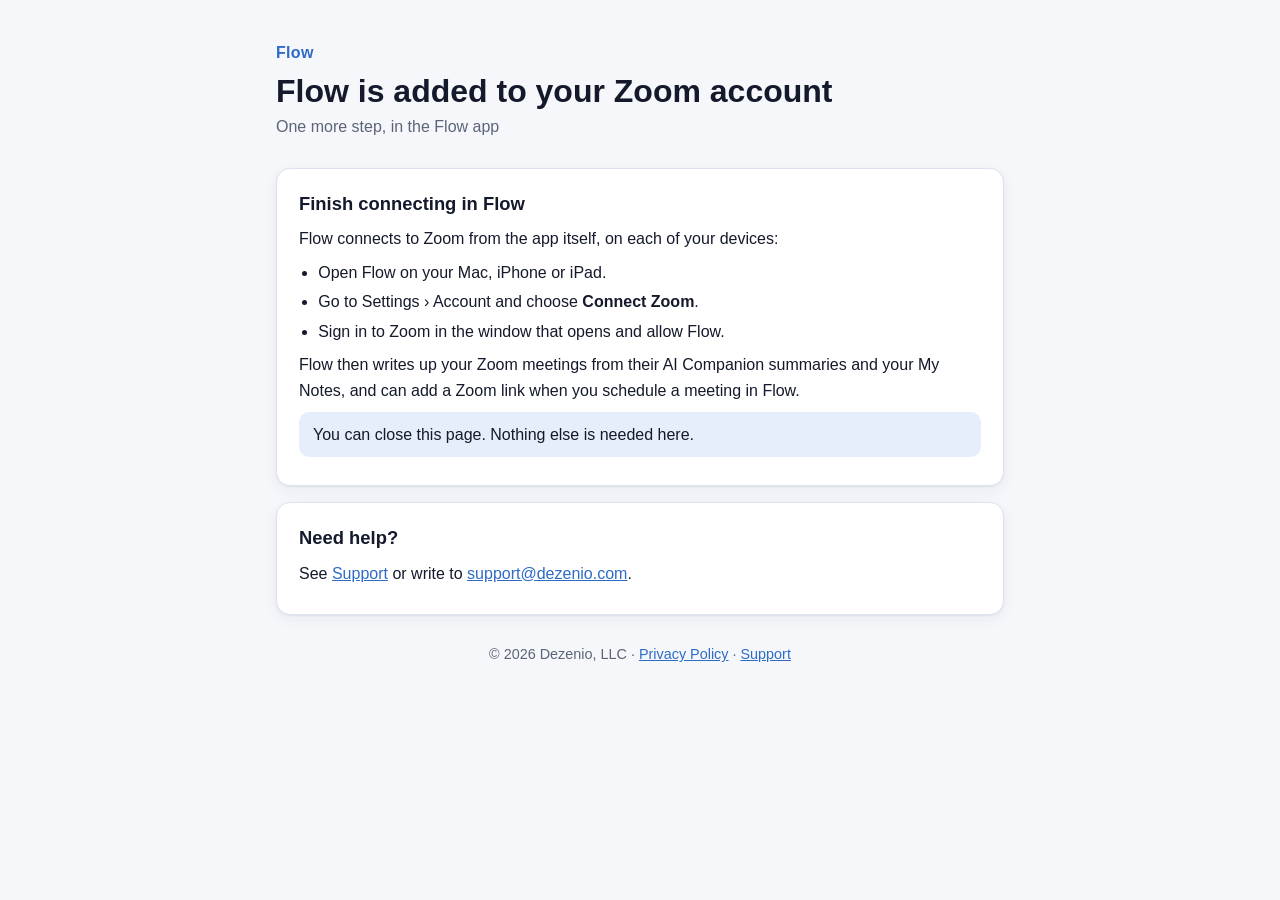
==== zoom-auth/index.html @ 02026e34 "Landing page for Zoom's Add flow (/zoom-auth) Co-Authored-By: Claude Opus 5.5 <noreply@anthropic.com" ====
<!doctype html>
<html lang="en">
<head>
<meta charset="utf-8">
<meta name="viewport" content="width=device-width, initial-scale=1">
<meta name="referrer" content="no-referrer">
<title>Flow Added to Zoom</title>
<style>
:root {
  --bg: #f6f7fb; --surface: #ffffff; --text: #141a2b; --muted: #5b6478; --border: #dde2ec;
  --accent: #2e6bc7; --accent-soft: #e6eefb; --radius: 14px;
  --shadow: 0 1px 2px rgba(20, 26, 43, .06), 0 4px 16px rgba(20, 26, 43, .06);
  color-scheme: light;
}
@media (prefers-color-scheme: dark) {
  :root:not([data-theme="light"]) {
    --bg: #0b1222; --surface: #131b2e; --text: #e8ecf6; --muted: #9aa5bd; --border: #26314d;
    --accent: #5fa0ff; --accent-soft: #18284a;
    --shadow: 0 1px 2px rgba(0, 0, 0, .3), 0 6px 20px rgba(0, 0, 0, .25);
    color-scheme: dark;
  }
}
:root[data-theme="dark"] {
  --bg: #0b1222; --surface: #131b2e; --text: #e8ecf6; --muted: #9aa5bd; --border: #26314d;
  --accent: #5fa0ff; --accent-soft: #18284a;
  --shadow: 0 1px 2px rgba(0, 0, 0, .3), 0 6px 20px rgba(0, 0, 0, .25);
  color-scheme: dark;
}
* { box-sizing: border-box; }
body {
  margin: 0; background: var(--bg); color: var(--text);
  font: 16px/1.6 -apple-system, BlinkMacSystemFont, "SF Pro Text", "Segoe UI", Roboto, Helvetica, Arial, sans-serif;
}
main { max-width: 760px; margin: 0 auto; padding: 40px 16px 64px; }
header { margin-bottom: 28px; }
.brand { font-weight: 700; color: var(--accent); letter-spacing: .02em; }
h1 { font-size: 2rem; line-height: 1.2; margin: 6px 0 4px; }
.meta { color: var(--muted); margin: 0; }
section {
  background: var(--surface); border: 1px solid var(--border); border-radius: var(--radius);
  box-shadow: var(--shadow); padding: 20px 22px; margin: 16px 0;
}
h2 { font-size: 1.15rem; margin: 0 0 8px; }
p, ul { margin: 8px 0; }
ul { padding-left: 1.2em; }
li { margin: 4px 0; }
a { color: var(--accent); }
.note { background: var(--accent-soft); border-radius: 10px; padding: 10px 14px; }
footer { color: var(--muted); font-size: .9rem; margin-top: 28px; text-align: center; }
</style>
</head>
<body>
<main>
<header>
  <div class="brand">Flow</div>
  <h1>Flow is added to your Zoom account</h1>
  <p class="meta">One more step, in the Flow app</p>
</header>

<section>
  <h2>Finish connecting in Flow</h2>
  <p>Flow connects to Zoom from the app itself, on each of your devices:</p>
  <ul>
    <li>Open Flow on your Mac, iPhone or iPad.</li>
    <li>Go to Settings › Account and choose <strong>Connect Zoom</strong>.</li>
    <li>Sign in to Zoom in the window that opens and allow Flow.</li>
  </ul>
  <p>Flow then writes up your Zoom meetings from their AI Companion summaries and your My Notes,
  and can add a Zoom link when you schedule a meeting in Flow.</p>
  <p class="note">You can close this page. Nothing else is needed here.</p>
</section>

<section>
  <h2>Need help?</h2>
  <p>See <a href="../support">Support</a> or write to
  <a href="mailto:support@dezenio.com">support@dezenio.com</a>.</p>
</section>

<footer>© 2026 Dezenio, LLC · <a href="../privacy">Privacy Policy</a> · <a href="../support">Support</a></footer>
</main>
<script>
  // Drop the one-time code from the address bar and history; Flow doesn't use it.
  if (location.search) history.replaceState(null, "", location.pathname);
</script>
</body>
</html>
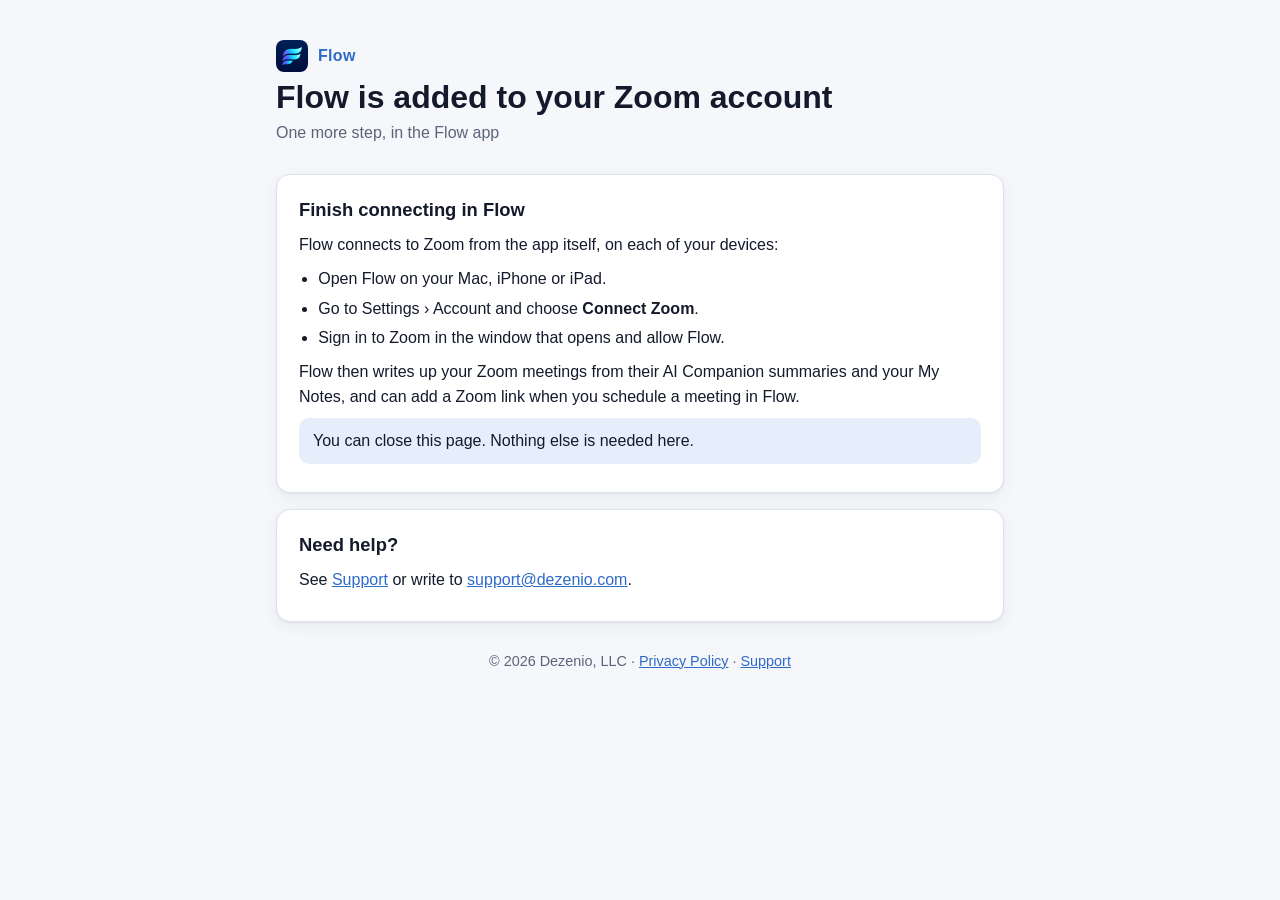
==== commit 2d7c798d: "Flow icon on the pages Co-Authored-By: Claude Opus 5.5 <noreply@anthropic.com>" ====
--- a/zoom-auth/index.html
+++ b/zoom-auth/index.html
@@ -4,6 +4,8 @@
 <meta charset="utf-8">
 <meta name="viewport" content="width=device-width, initial-scale=1">
 <meta name="referrer" content="no-referrer">
+<link rel="icon" href="../icon-64.png">
+<link rel="apple-touch-icon" href="../icon-180.png">
 <title>Flow Added to Zoom</title>
 <style>
 :root {
@@ -33,7 +35,8 @@
 }
 main { max-width: 760px; margin: 0 auto; padding: 40px 16px 64px; }
 header { margin-bottom: 28px; }
-.brand { font-weight: 700; color: var(--accent); letter-spacing: .02em; }
+.brand { font-weight: 700; color: var(--accent); letter-spacing: .02em; display: flex; align-items: center; gap: 10px; }
+.brand img { border-radius: 8px; }
 h1 { font-size: 2rem; line-height: 1.2; margin: 6px 0 4px; }
 .meta { color: var(--muted); margin: 0; }
 section {
@@ -52,7 +55,7 @@
 <body>
 <main>
 <header>
-  <div class="brand">Flow</div>
+  <div class="brand"><img src="../icon-64.png" alt="" width="32" height="32"> Flow</div>
   <h1>Flow is added to your Zoom account</h1>
   <p class="meta">One more step, in the Flow app</p>
 </header>
